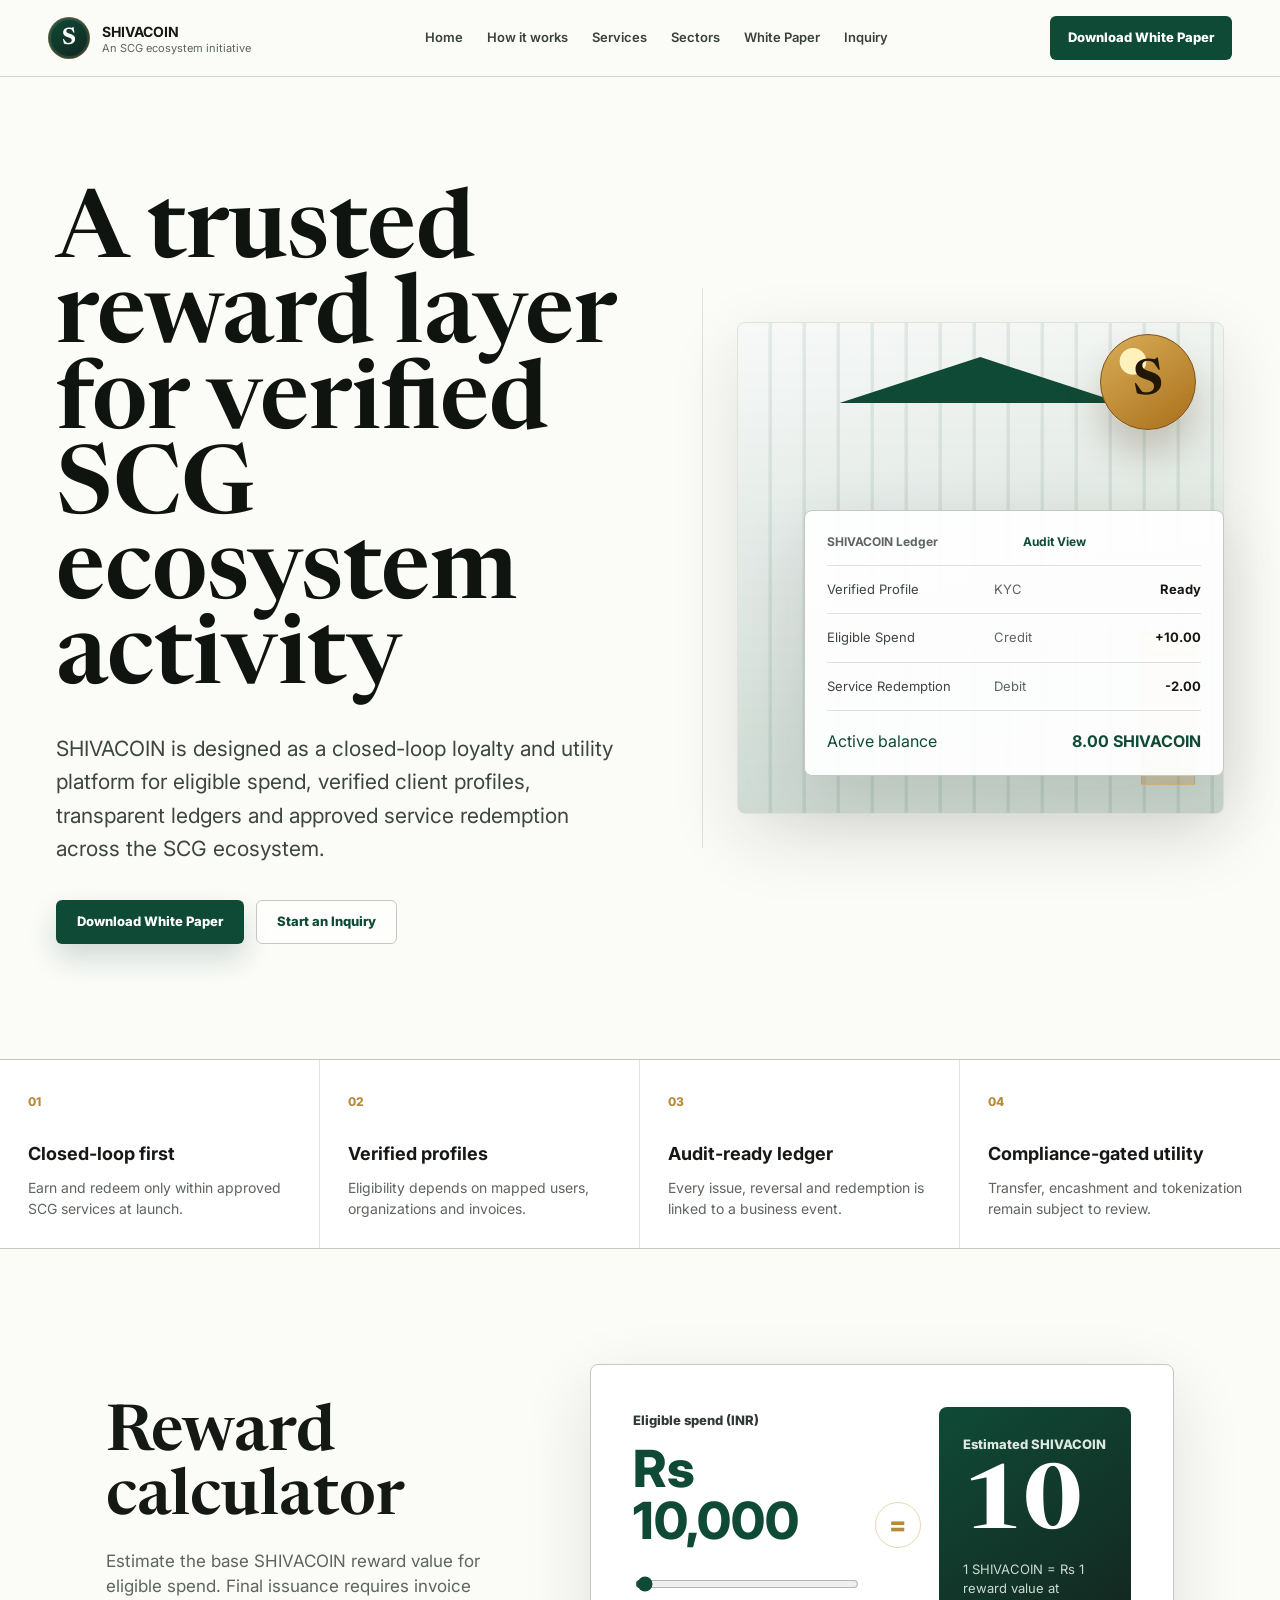
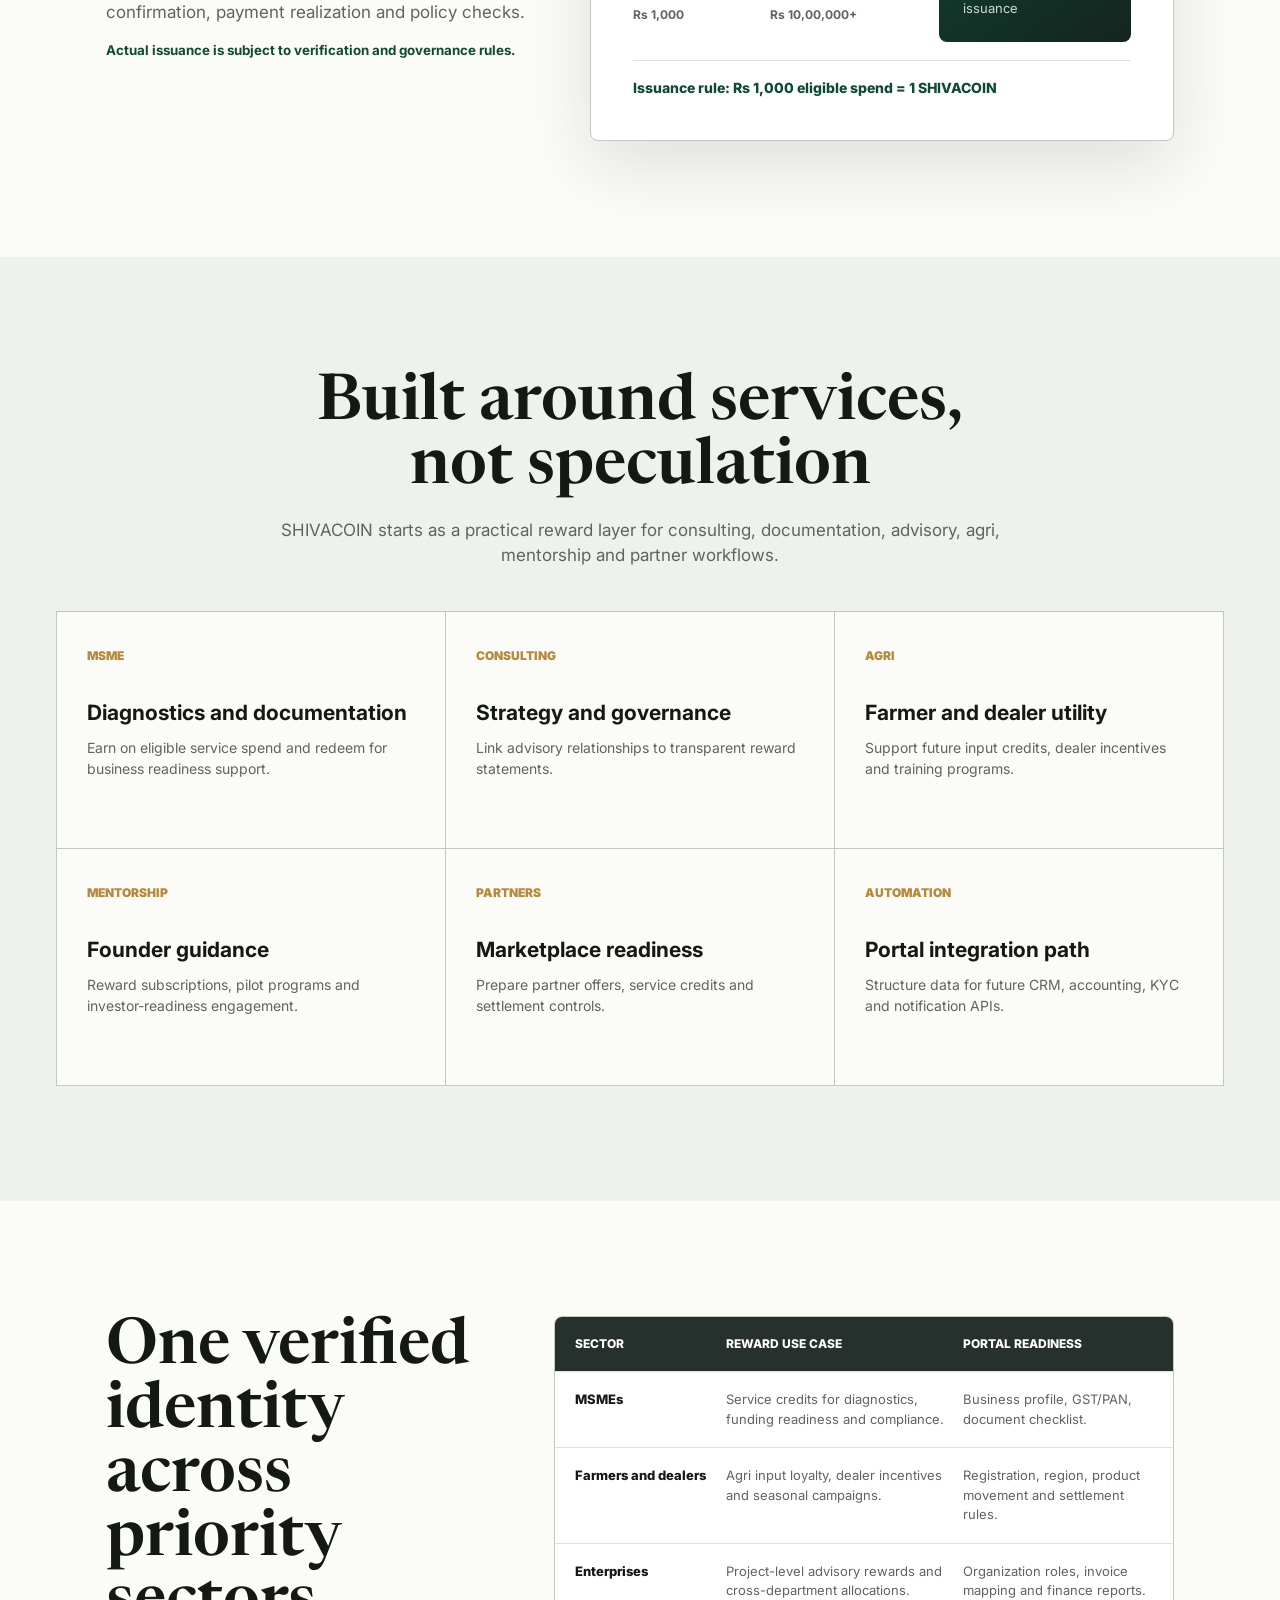
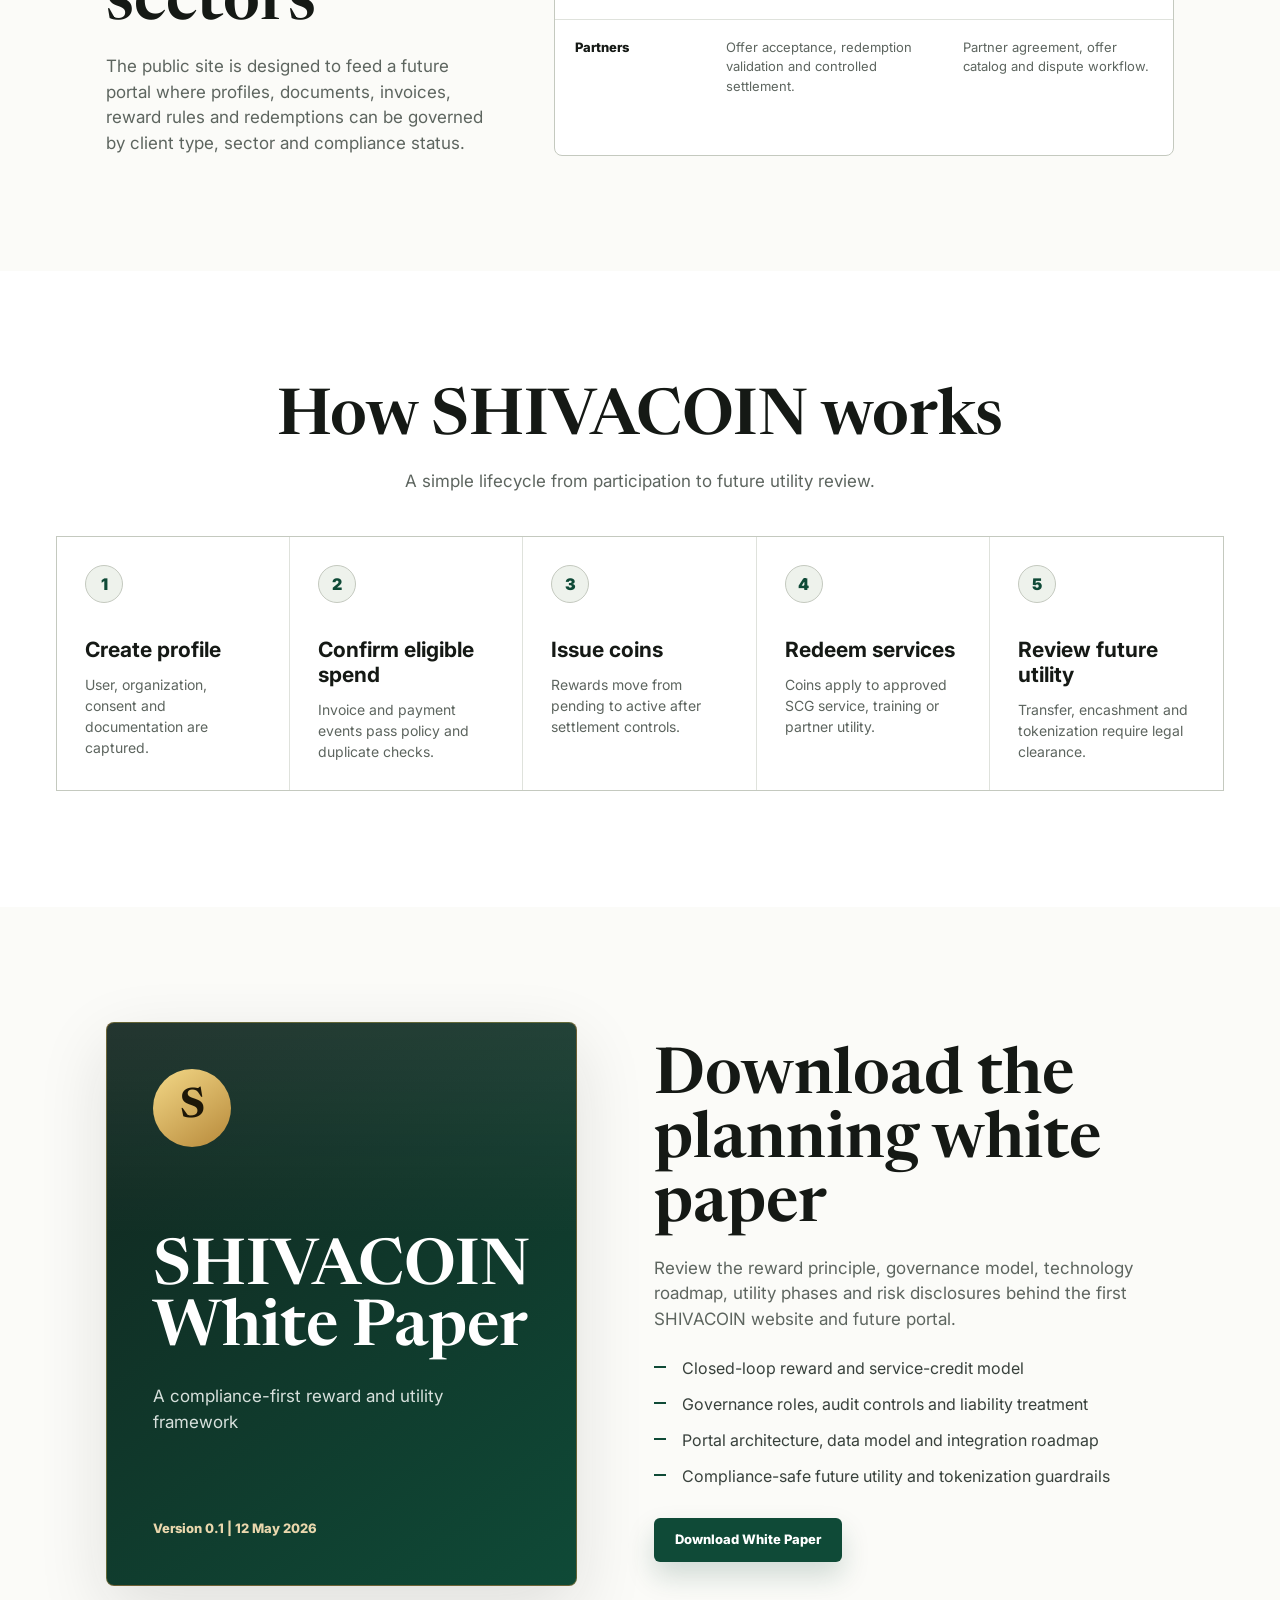
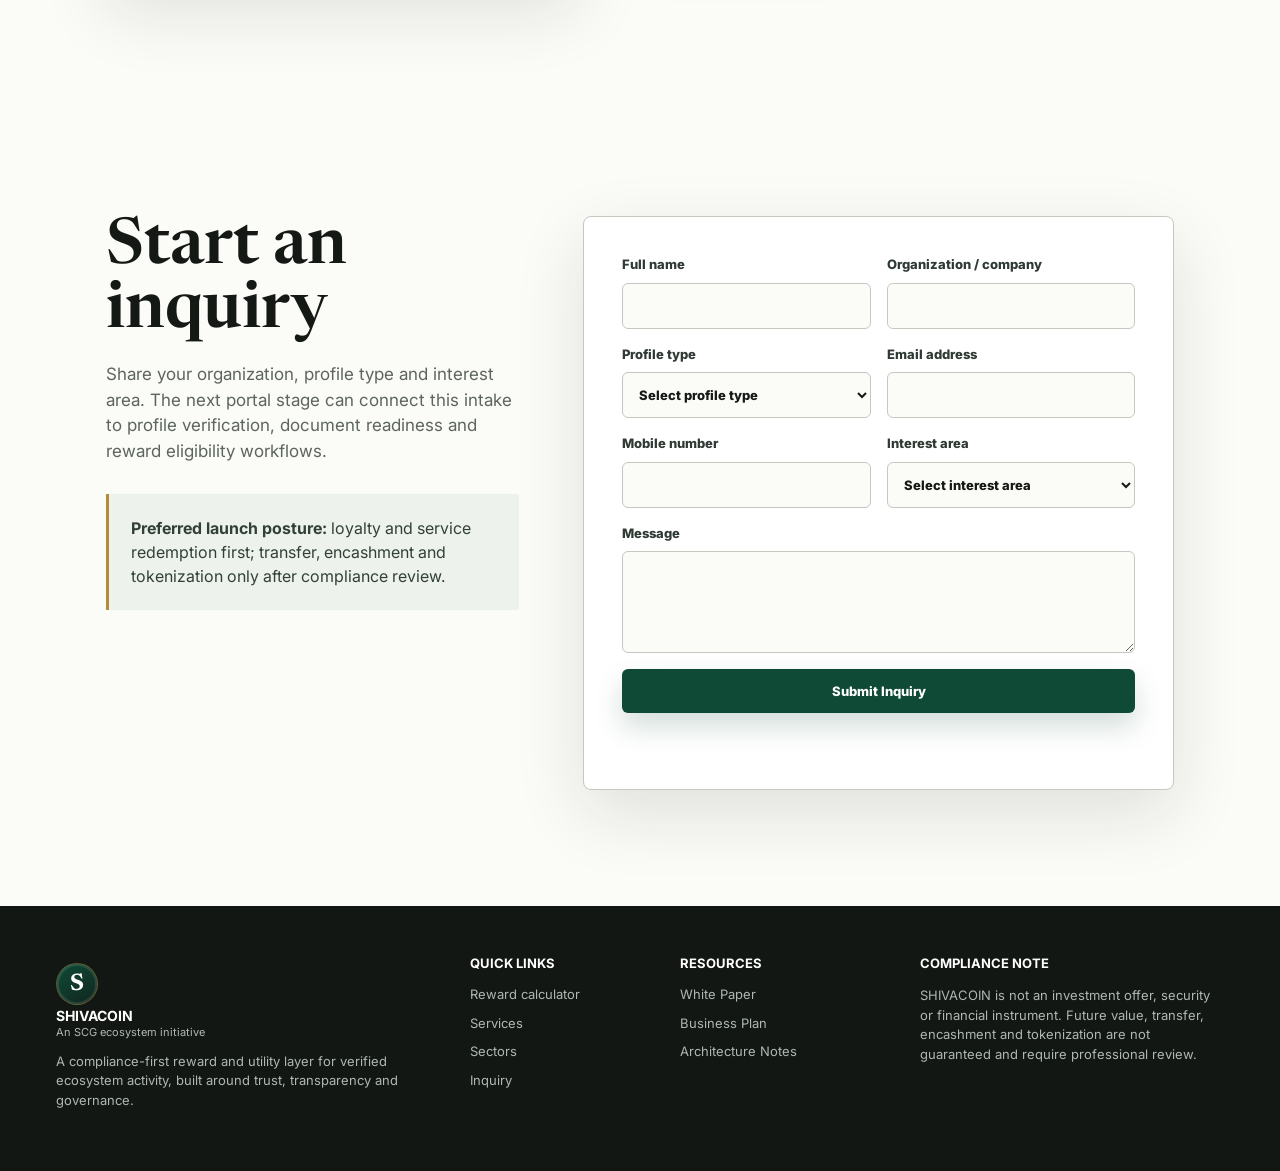
==== shivacoin/index.html @ 2a01e83c "Add demo gallery with embedded SHIVACOIN site" ====
<!doctype html>
<html lang="en">
  <head>
    <meta charset="utf-8" />
    <meta name="viewport" content="width=device-width, initial-scale=1" />
    <meta
      name="description"
      content="SHIVACOIN is a compliance-first reward and utility layer for verified SCG ecosystem activity."
    />
    <title>SHIVACOIN | SCG Ecosystem Rewards</title>
    <link rel="preconnect" href="https://fonts.googleapis.com" />
    <link rel="preconnect" href="https://fonts.gstatic.com" crossorigin />
    <link
      href="https://fonts.googleapis.com/css2?family=Inter:wght@400;500;600;700;800&family=Newsreader:opsz,wght@6..72,500;6..72,600;6..72,700&display=swap"
      rel="stylesheet"
    />
    <link rel="stylesheet" href="./styles.css" />
  </head>
  <body>
    <header class="site-header">
      <a class="brand" href="#home" aria-label="SHIVACOIN home">
        <span class="brand-mark">S</span>
        <span>
          <strong>SHIVACOIN</strong>
          <small>An SCG ecosystem initiative</small>
        </span>
      </a>
      <nav class="nav-links" aria-label="Primary navigation">
        <a href="#home">Home</a>
        <a href="#how">How it works</a>
        <a href="#services">Services</a>
        <a href="#sectors">Sectors</a>
        <a href="#white-paper">White Paper</a>
        <a href="#inquiry">Inquiry</a>
      </nav>
      <a class="header-cta" href="./docs/SHIVACOIN_White_Paper.md" download>
        Download White Paper
      </a>
    </header>

    <main id="home">
      <section class="hero section-pad">
        <div class="hero-copy">
          <h1>A trusted reward layer for verified SCG ecosystem activity</h1>
          <p>
            SHIVACOIN is designed as a closed-loop loyalty and utility platform
            for eligible spend, verified client profiles, transparent ledgers
            and approved service redemption across the SCG ecosystem.
          </p>
          <div class="hero-actions">
            <a class="button primary" href="./docs/SHIVACOIN_White_Paper.md" download>
              Download White Paper
            </a>
            <a class="button secondary" href="#inquiry">Start an Inquiry</a>
          </div>
        </div>
        <div class="hero-visual" aria-label="SHIVACOIN ledger preview">
          <div class="institution"></div>
          <div class="ledger-card">
            <div class="ledger-heading">
              <span>SHIVACOIN Ledger</span>
              <strong>Audit View</strong>
            </div>
            <div class="ledger-row">
              <span>Verified Profile</span>
              <span>KYC</span>
              <strong>Ready</strong>
            </div>
            <div class="ledger-row">
              <span>Eligible Spend</span>
              <span>Credit</span>
              <strong>+10.00</strong>
            </div>
            <div class="ledger-row">
              <span>Service Redemption</span>
              <span>Debit</span>
              <strong>-2.00</strong>
            </div>
            <div class="ledger-total">
              <span>Active balance</span>
              <strong>8.00 SHIVACOIN</strong>
            </div>
          </div>
          <div class="coin" aria-hidden="true">S</div>
        </div>
      </section>

      <section class="trust-strip" aria-label="Trust principles">
        <article>
          <span class="trust-icon">01</span>
          <h2>Closed-loop first</h2>
          <p>Earn and redeem only within approved SCG services at launch.</p>
        </article>
        <article>
          <span class="trust-icon">02</span>
          <h2>Verified profiles</h2>
          <p>Eligibility depends on mapped users, organizations and invoices.</p>
        </article>
        <article>
          <span class="trust-icon">03</span>
          <h2>Audit-ready ledger</h2>
          <p>Every issue, reversal and redemption is linked to a business event.</p>
        </article>
        <article>
          <span class="trust-icon">04</span>
          <h2>Compliance-gated utility</h2>
          <p>Transfer, encashment and tokenization remain subject to review.</p>
        </article>
      </section>

      <section class="calculator section-pad" id="calculator">
        <div class="section-intro align-left">
          <h2>Reward calculator</h2>
          <p>
            Estimate the base SHIVACOIN reward value for eligible spend. Final
            issuance requires invoice confirmation, payment realization and
            policy checks.
          </p>
          <small>Actual issuance is subject to verification and governance rules.</small>
        </div>
        <div class="calculator-panel">
          <div class="calc-input">
            <label for="spendRange">Eligible spend (INR)</label>
            <div class="amount" id="spendDisplay">Rs 10,000</div>
            <input
              id="spendRange"
              type="range"
              min="1000"
              max="1000000"
              step="1000"
              value="10000"
            />
            <div class="range-labels">
              <span>Rs 1,000</span>
              <span>Rs 10,00,000+</span>
            </div>
          </div>
          <div class="calc-equals" aria-hidden="true">=</div>
          <div class="calc-output">
            <span>Estimated SHIVACOIN</span>
            <strong id="coinOutput">10</strong>
            <em>1 SHIVACOIN = Rs 1 reward value at issuance</em>
          </div>
          <div class="rule-note">
            Issuance rule: Rs 1,000 eligible spend = 1 SHIVACOIN
          </div>
        </div>
      </section>

      <section class="audience section-pad" id="services">
        <div class="section-intro">
          <h2>Built around services, not speculation</h2>
          <p>
            SHIVACOIN starts as a practical reward layer for consulting,
            documentation, advisory, agri, mentorship and partner workflows.
          </p>
        </div>
        <div class="service-grid">
          <article>
            <span>MSME</span>
            <h3>Diagnostics and documentation</h3>
            <p>Earn on eligible service spend and redeem for business readiness support.</p>
          </article>
          <article>
            <span>Consulting</span>
            <h3>Strategy and governance</h3>
            <p>Link advisory relationships to transparent reward statements.</p>
          </article>
          <article>
            <span>Agri</span>
            <h3>Farmer and dealer utility</h3>
            <p>Support future input credits, dealer incentives and training programs.</p>
          </article>
          <article>
            <span>Mentorship</span>
            <h3>Founder guidance</h3>
            <p>Reward subscriptions, pilot programs and investor-readiness engagement.</p>
          </article>
          <article>
            <span>Partners</span>
            <h3>Marketplace readiness</h3>
            <p>Prepare partner offers, service credits and settlement controls.</p>
          </article>
          <article>
            <span>Automation</span>
            <h3>Portal integration path</h3>
            <p>Structure data for future CRM, accounting, KYC and notification APIs.</p>
          </article>
        </div>
      </section>

      <section class="sectors section-pad" id="sectors">
        <div class="sector-copy">
          <h2>One verified identity across priority sectors</h2>
          <p>
            The public site is designed to feed a future portal where profiles,
            documents, invoices, reward rules and redemptions can be governed by
            client type, sector and compliance status.
          </p>
        </div>
        <div class="sector-table" role="table" aria-label="SHIVACOIN sector use cases">
          <div class="sector-row header" role="row">
            <span role="columnheader">Sector</span>
            <span role="columnheader">Reward use case</span>
            <span role="columnheader">Portal readiness</span>
          </div>
          <div class="sector-row" role="row">
            <span>MSMEs</span>
            <span>Service credits for diagnostics, funding readiness and compliance.</span>
            <span>Business profile, GST/PAN, document checklist.</span>
          </div>
          <div class="sector-row" role="row">
            <span>Farmers and dealers</span>
            <span>Agri input loyalty, dealer incentives and seasonal campaigns.</span>
            <span>Registration, region, product movement and settlement rules.</span>
          </div>
          <div class="sector-row" role="row">
            <span>Enterprises</span>
            <span>Project-level advisory rewards and cross-department allocations.</span>
            <span>Organization roles, invoice mapping and finance reports.</span>
          </div>
          <div class="sector-row" role="row">
            <span>Partners</span>
            <span>Offer acceptance, redemption validation and controlled settlement.</span>
            <span>Partner agreement, offer catalog and dispute workflow.</span>
          </div>
        </div>
      </section>

      <section class="workflow section-pad" id="how">
        <div class="section-intro">
          <h2>How SHIVACOIN works</h2>
          <p>A simple lifecycle from participation to future utility review.</p>
        </div>
        <ol class="timeline">
          <li>
            <span>1</span>
            <h3>Create profile</h3>
            <p>User, organization, consent and documentation are captured.</p>
          </li>
          <li>
            <span>2</span>
            <h3>Confirm eligible spend</h3>
            <p>Invoice and payment events pass policy and duplicate checks.</p>
          </li>
          <li>
            <span>3</span>
            <h3>Issue coins</h3>
            <p>Rewards move from pending to active after settlement controls.</p>
          </li>
          <li>
            <span>4</span>
            <h3>Redeem services</h3>
            <p>Coins apply to approved SCG service, training or partner utility.</p>
          </li>
          <li>
            <span>5</span>
            <h3>Review future utility</h3>
            <p>Transfer, encashment and tokenization require legal clearance.</p>
          </li>
        </ol>
      </section>

      <section class="white-paper section-pad" id="white-paper">
        <div class="paper-preview" aria-hidden="true">
          <div class="paper-mark">S</div>
          <h2>SHIVACOIN<br />White Paper</h2>
          <p>A compliance-first reward and utility framework</p>
          <span>Version 0.1 | 12 May 2026</span>
        </div>
        <div class="paper-copy">
          <h2>Download the planning white paper</h2>
          <p>
            Review the reward principle, governance model, technology roadmap,
            utility phases and risk disclosures behind the first SHIVACOIN
            website and future portal.
          </p>
          <ul>
            <li>Closed-loop reward and service-credit model</li>
            <li>Governance roles, audit controls and liability treatment</li>
            <li>Portal architecture, data model and integration roadmap</li>
            <li>Compliance-safe future utility and tokenization guardrails</li>
          </ul>
          <a class="button primary" href="./docs/SHIVACOIN_White_Paper.md" download>
            Download White Paper
          </a>
        </div>
      </section>

      <section class="inquiry section-pad" id="inquiry">
        <div class="inquiry-copy">
          <h2>Start an inquiry</h2>
          <p>
            Share your organization, profile type and interest area. The next
            portal stage can connect this intake to profile verification,
            document readiness and reward eligibility workflows.
          </p>
          <div class="contact-note">
            <strong>Preferred launch posture:</strong>
            loyalty and service redemption first; transfer, encashment and
            tokenization only after compliance review.
          </div>
        </div>
        <form class="inquiry-form" id="inquiryForm">
          <label>
            Full name
            <input name="name" autocomplete="name" required />
          </label>
          <label>
            Organization / company
            <input name="organization" autocomplete="organization" required />
          </label>
          <label>
            Profile type
            <select name="profileType" required>
              <option value="">Select profile type</option>
              <option>MSME client</option>
              <option>Enterprise client</option>
              <option>Farmer</option>
              <option>Dealer / distributor</option>
              <option>Startup / founder</option>
              <option>Partner merchant</option>
            </select>
          </label>
          <label>
            Email address
            <input name="email" type="email" autocomplete="email" required />
          </label>
          <label>
            Mobile number
            <input name="mobile" autocomplete="tel" />
          </label>
          <label>
            Interest area
            <select name="interest" required>
              <option value="">Select interest area</option>
              <option>Earn rewards on SCG services</option>
              <option>Redeem for advisory or documentation</option>
              <option>Partner onboarding</option>
              <option>Dealer or farmer program</option>
              <option>Future portal integration</option>
            </select>
          </label>
          <label class="wide">
            Message
            <textarea name="message" rows="4"></textarea>
          </label>
          <button class="button primary" type="submit">Submit Inquiry</button>
          <p class="form-status" id="formStatus" role="status"></p>
        </form>
      </section>
    </main>

    <footer class="site-footer">
      <div>
        <a class="brand footer-brand" href="#home" aria-label="SHIVACOIN home">
          <span class="brand-mark">S</span>
          <span>
            <strong>SHIVACOIN</strong>
            <small>An SCG ecosystem initiative</small>
          </span>
        </a>
        <p>
          A compliance-first reward and utility layer for verified ecosystem
          activity, built around trust, transparency and governance.
        </p>
      </div>
      <div>
        <h2>Quick links</h2>
        <a href="#calculator">Reward calculator</a>
        <a href="#services">Services</a>
        <a href="#sectors">Sectors</a>
        <a href="#inquiry">Inquiry</a>
      </div>
      <div>
        <h2>Resources</h2>
        <a href="./docs/SHIVACOIN_White_Paper.md" download>White Paper</a>
        <a href="./docs/SHIVACOIN_Business_Plan.md" download>Business Plan</a>
        <a href="./docs/SHIVACOIN_System_Architecture_and_DFD.md" download>
          Architecture Notes
        </a>
      </div>
      <div>
        <h2>Compliance note</h2>
        <p>
          SHIVACOIN is not an investment offer, security or financial
          instrument. Future value, transfer, encashment and tokenization are
          not guaranteed and require professional review.
        </p>
      </div>
    </footer>

    <script src="./app.js"></script>
  </body>
</html>
---- shivacoin/styles.css ----
:root {
  --bg: #fbfbf8;
  --paper: #ffffff;
  --ink: #151915;
  --muted: #5d655f;
  --line: #dfe2dc;
  --line-strong: #c4c9bf;
  --emerald: #0f4a37;
  --emerald-2: #1d6a4b;
  --gold: #b7893a;
  --gold-soft: #ead7ad;
  --slate: #26312d;
  --shadow: 0 24px 70px rgba(21, 25, 21, 0.12);
  --radius: 8px;
  --max: 1180px;
}

* {
  box-sizing: border-box;
}

html {
  scroll-behavior: smooth;
}

body {
  margin: 0;
  color: var(--ink);
  background: var(--bg);
  font-family: Inter, system-ui, -apple-system, BlinkMacSystemFont, "Segoe UI", sans-serif;
  line-height: 1.5;
}

a {
  color: inherit;
  text-decoration: none;
}

button,
input,
select,
textarea {
  font: inherit;
}

.site-header {
  position: sticky;
  top: 0;
  z-index: 20;
  display: flex;
  align-items: center;
  justify-content: space-between;
  gap: 22px;
  padding: 16px clamp(20px, 4vw, 48px);
  background: rgba(251, 251, 248, 0.92);
  border-bottom: 1px solid rgba(196, 201, 191, 0.75);
  backdrop-filter: blur(20px);
}

.brand {
  display: inline-flex;
  align-items: center;
  gap: 12px;
  min-width: 214px;
}

.brand-mark {
  display: grid;
  width: 42px;
  height: 42px;
  place-items: center;
  color: #fff;
  background: linear-gradient(145deg, var(--emerald), #11251e);
  border: 1px solid rgba(183, 137, 58, 0.45);
  border-radius: 50%;
  box-shadow: inset 0 0 0 2px rgba(255, 255, 255, 0.1);
  font-family: Newsreader, Georgia, serif;
  font-size: 24px;
  font-weight: 700;
}

.brand strong {
  display: block;
  color: var(--ink);
  font-size: 14px;
  letter-spacing: 0;
}

.brand small {
  display: block;
  color: var(--muted);
  font-size: 11px;
  line-height: 1.2;
}

.nav-links {
  display: flex;
  align-items: center;
  justify-content: center;
  gap: clamp(12px, 2vw, 24px);
  color: #38413c;
  font-size: 13px;
  font-weight: 600;
}

.nav-links a {
  padding: 7px 0;
  border-bottom: 1px solid transparent;
}

.nav-links a:hover,
.nav-links a:focus-visible {
  color: var(--emerald);
  border-color: var(--gold);
}

.header-cta,
.button {
  display: inline-flex;
  min-height: 44px;
  align-items: center;
  justify-content: center;
  border-radius: 6px;
  font-size: 13px;
  font-weight: 800;
}

.header-cta {
  padding: 0 18px;
  color: #fff;
  background: var(--emerald);
}

.button {
  padding: 0 20px;
  border: 1px solid transparent;
  cursor: pointer;
}

.button.primary {
  color: #fff;
  background: var(--emerald);
  box-shadow: 0 14px 28px rgba(15, 74, 55, 0.18);
}

.button.secondary {
  color: var(--emerald);
  background: rgba(255, 255, 255, 0.78);
  border-color: var(--line-strong);
}

.button:hover,
.button:focus-visible,
.header-cta:hover,
.header-cta:focus-visible {
  transform: translateY(-1px);
}

.section-pad {
  padding: clamp(64px, 9vw, 118px) clamp(20px, 5vw, 56px);
}

.hero {
  display: grid;
  grid-template-columns: minmax(0, 0.98fr) minmax(380px, 0.9fr);
  gap: clamp(34px, 6vw, 86px);
  min-height: calc(100vh - 75px);
  max-width: 1280px;
  margin: 0 auto;
  align-items: center;
}

.hero-copy h1 {
  max-width: 780px;
  margin: 0;
  color: #101411;
  font-family: Newsreader, Georgia, serif;
  font-size: clamp(48px, 7.4vw, 96px);
  font-weight: 600;
  line-height: 0.9;
}

.hero-copy p {
  max-width: 670px;
  margin: 28px 0 0;
  color: #3c463f;
  font-size: clamp(17px, 1.7vw, 21px);
  line-height: 1.6;
}

.hero-actions {
  display: flex;
  flex-wrap: wrap;
  gap: 12px;
  margin-top: 34px;
}

.hero-visual {
  position: relative;
  min-height: 560px;
  border-left: 1px solid var(--line);
}

.institution {
  position: absolute;
  inset: 34px 0 34px 34px;
  background:
    linear-gradient(180deg, rgba(15, 74, 55, 0.03), rgba(15, 74, 55, 0.17)),
    repeating-linear-gradient(90deg, transparent 0 30px, rgba(15, 74, 55, 0.09) 31px 34px),
    linear-gradient(145deg, #fff, #eef2eb);
  border: 1px solid var(--line);
  border-radius: var(--radius);
  box-shadow: var(--shadow);
}

.institution::before {
  content: "";
  position: absolute;
  top: 34px;
  left: 50%;
  width: 58%;
  height: 46px;
  transform: translateX(-50%);
  background: var(--emerald);
  clip-path: polygon(50% 0, 100% 100%, 0 100%);
}

.institution::after {
  content: "";
  position: absolute;
  right: 28px;
  bottom: 28px;
  width: 52px;
  height: 150px;
  background: linear-gradient(180deg, var(--gold-soft), rgba(183, 137, 58, 0.28));
  border: 1px solid rgba(183, 137, 58, 0.35);
}

.ledger-card {
  position: absolute;
  right: 0;
  bottom: 72px;
  width: min(420px, 92%);
  padding: 22px;
  background: rgba(255, 255, 255, 0.94);
  border: 1px solid var(--line-strong);
  border-radius: var(--radius);
  box-shadow: var(--shadow);
}

.ledger-heading,
.ledger-row,
.ledger-total {
  display: grid;
  grid-template-columns: 1.2fr 0.7fr 0.8fr;
  align-items: center;
  gap: 10px;
}

.ledger-heading {
  padding-bottom: 14px;
  border-bottom: 1px solid var(--line);
  color: var(--muted);
  font-size: 12px;
  font-weight: 700;
}

.ledger-heading strong {
  color: var(--emerald);
  text-align: right;
}

.ledger-row {
  padding: 14px 0;
  border-bottom: 1px solid var(--line);
  color: #3d463f;
  font-size: 13px;
}

.ledger-row span:nth-child(2) {
  color: var(--muted);
}

.ledger-row strong {
  color: var(--ink);
  text-align: right;
}

.ledger-total {
  grid-template-columns: 1fr 1fr;
  padding-top: 18px;
  color: var(--emerald);
}

.ledger-total strong {
  text-align: right;
}

.coin {
  position: absolute;
  top: 46px;
  right: 28px;
  display: grid;
  width: 96px;
  height: 96px;
  place-items: center;
  color: #201706;
  background:
    radial-gradient(circle at 34% 28%, #fff1bb 0 14%, transparent 15%),
    linear-gradient(145deg, #d9ad57, #a96f1b);
  border: 1px solid #7d5317;
  border-radius: 50%;
  box-shadow: 0 24px 36px rgba(77, 57, 20, 0.24);
  font-family: Newsreader, Georgia, serif;
  font-size: 50px;
  font-weight: 700;
}

.trust-strip {
  display: grid;
  grid-template-columns: repeat(4, 1fr);
  border-top: 1px solid var(--line-strong);
  border-bottom: 1px solid var(--line-strong);
  background: var(--paper);
}

.trust-strip article {
  min-height: 188px;
  padding: 28px;
  border-right: 1px solid var(--line);
}

.trust-strip article:last-child {
  border-right: 0;
}

.trust-icon {
  color: var(--gold);
  font-size: 12px;
  font-weight: 800;
}

.trust-strip h2,
.trust-strip p {
  margin: 0;
}

.trust-strip h2 {
  margin-top: 28px;
  font-size: 18px;
}

.trust-strip p {
  margin-top: 10px;
  color: var(--muted);
  font-size: 14px;
}

.section-intro {
  max-width: 760px;
  margin: 0 auto 42px;
  text-align: center;
}

.section-intro.align-left {
  margin-left: 0;
  text-align: left;
}

.section-intro h2,
.sector-copy h2,
.paper-copy h2,
.inquiry-copy h2 {
  margin: 0;
  font-family: Newsreader, Georgia, serif;
  font-size: clamp(38px, 5vw, 64px);
  font-weight: 600;
  line-height: 1;
}

.section-intro p,
.sector-copy p,
.paper-copy p,
.inquiry-copy p {
  margin: 18px 0 0;
  color: var(--muted);
  font-size: 17px;
}

.section-intro small {
  display: block;
  margin-top: 16px;
  color: var(--emerald);
  font-weight: 700;
}

.calculator {
  display: grid;
  grid-template-columns: 0.72fr 1fr;
  gap: clamp(30px, 5vw, 72px);
  max-width: var(--max);
  margin: 0 auto;
  align-items: center;
}

.calculator-panel {
  display: grid;
  grid-template-columns: 1fr 46px 0.86fr;
  gap: 18px;
  padding: clamp(24px, 4vw, 42px);
  background: var(--paper);
  border: 1px solid var(--line-strong);
  border-radius: var(--radius);
  box-shadow: var(--shadow);
}

.calc-input label,
.calc-output span,
.inquiry-form label {
  color: #303a34;
  font-size: 13px;
  font-weight: 800;
}

.amount {
  margin-top: 12px;
  color: var(--emerald);
  font-size: clamp(32px, 4vw, 52px);
  font-weight: 800;
  line-height: 1;
}

input[type="range"] {
  width: 100%;
  margin-top: 30px;
  accent-color: var(--emerald);
}

.range-labels {
  display: flex;
  justify-content: space-between;
  margin-top: 8px;
  color: var(--muted);
  font-size: 12px;
  font-weight: 700;
}

.calc-equals {
  display: grid;
  width: 46px;
  height: 46px;
  place-items: center;
  align-self: center;
  color: var(--gold);
  border: 1px solid var(--gold-soft);
  border-radius: 50%;
  font-size: 26px;
  font-weight: 800;
}

.calc-output {
  padding: 24px;
  color: #fff;
  background: linear-gradient(145deg, var(--emerald), #14251f);
  border-radius: var(--radius);
}

.calc-output span {
  color: #dce8e1;
}

.calc-output strong {
  display: block;
  margin: 12px 0;
  font-family: Newsreader, Georgia, serif;
  font-size: clamp(62px, 7vw, 96px);
  line-height: 0.9;
}

.calc-output em {
  display: block;
  color: #cddad2;
  font-size: 13px;
  font-style: normal;
}

.rule-note {
  grid-column: 1 / -1;
  padding-top: 16px;
  color: var(--emerald);
  border-top: 1px solid var(--line);
  font-size: 14px;
  font-weight: 800;
}

.audience {
  background: #eef2ec;
}

.service-grid {
  display: grid;
  grid-template-columns: repeat(3, 1fr);
  gap: 1px;
  max-width: var(--max);
  margin: 0 auto;
  background: var(--line-strong);
  border: 1px solid var(--line-strong);
}

.service-grid article {
  min-height: 236px;
  padding: 30px;
  background: #fbfbf8;
}

.service-grid span {
  color: var(--gold);
  font-size: 12px;
  font-weight: 900;
  text-transform: uppercase;
}

.service-grid h3,
.timeline h3 {
  margin: 34px 0 0;
  font-size: 21px;
  line-height: 1.2;
}

.service-grid p,
.timeline p {
  margin: 12px 0 0;
  color: var(--muted);
  font-size: 14px;
}

.sectors {
  display: grid;
  grid-template-columns: 0.62fr 1fr;
  gap: clamp(32px, 5vw, 72px);
  max-width: var(--max);
  margin: 0 auto;
}

.sector-table {
  background: var(--paper);
  border: 1px solid var(--line-strong);
  border-radius: var(--radius);
  overflow: hidden;
}

.sector-row {
  display: grid;
  grid-template-columns: 0.7fr 1.15fr 1fr;
  gap: 18px;
  padding: 18px 20px;
  border-bottom: 1px solid var(--line);
  color: var(--muted);
  font-size: 13px;
}

.sector-row:last-child {
  border-bottom: 0;
}

.sector-row span:first-child {
  color: var(--ink);
  font-weight: 800;
}

.sector-row.header {
  color: #fff;
  background: var(--slate);
  font-size: 12px;
  font-weight: 800;
  text-transform: uppercase;
}

.sector-row.header span {
  color: #fff;
}

.workflow {
  background: var(--paper);
}

.timeline {
  display: grid;
  grid-template-columns: repeat(5, 1fr);
  gap: 0;
  max-width: var(--max);
  margin: 0 auto;
  padding: 0;
  list-style: none;
  border: 1px solid var(--line-strong);
}

.timeline li {
  min-height: 250px;
  padding: 28px;
  border-right: 1px solid var(--line);
}

.timeline li:last-child {
  border-right: 0;
}

.timeline span {
  display: grid;
  width: 38px;
  height: 38px;
  place-items: center;
  color: var(--emerald);
  background: #eef2ec;
  border: 1px solid var(--line-strong);
  border-radius: 50%;
  font-weight: 900;
}

.white-paper {
  display: grid;
  grid-template-columns: 0.72fr 1fr;
  gap: clamp(34px, 6vw, 84px);
  max-width: var(--max);
  margin: 0 auto;
  align-items: center;
}

.paper-preview {
  min-height: 520px;
  padding: 46px;
  color: #fff;
  background:
    linear-gradient(180deg, rgba(255, 255, 255, 0.08), transparent 38%),
    linear-gradient(145deg, #11251e, var(--emerald));
  border: 1px solid rgba(183, 137, 58, 0.5);
  border-radius: var(--radius);
  box-shadow: var(--shadow);
}

.paper-mark {
  display: grid;
  width: 78px;
  height: 78px;
  place-items: center;
  color: #1d1708;
  background: linear-gradient(145deg, #f3d887, var(--gold));
  border-radius: 50%;
  font-family: Newsreader, Georgia, serif;
  font-size: 42px;
  font-weight: 700;
}

.paper-preview h2 {
  margin: 92px 0 0;
  font-family: Newsreader, Georgia, serif;
  font-size: clamp(48px, 5vw, 72px);
  font-weight: 600;
  line-height: 0.95;
}

.paper-preview p {
  max-width: 330px;
  margin: 24px 0 0;
  color: #d7e0dc;
  font-size: 17px;
}

.paper-preview span {
  display: block;
  margin-top: 84px;
  color: var(--gold-soft);
  font-size: 13px;
  font-weight: 800;
}

.paper-copy ul {
  display: grid;
  gap: 12px;
  margin: 24px 0 30px;
  padding: 0;
  list-style: none;
}

.paper-copy li {
  padding-left: 28px;
  color: #38413c;
  background: linear-gradient(var(--emerald), var(--emerald)) left 10px / 12px 2px no-repeat;
}

.inquiry {
  display: grid;
  grid-template-columns: 0.7fr 1fr;
  gap: clamp(34px, 5vw, 72px);
  max-width: var(--max);
  margin: 0 auto;
}

.contact-note {
  margin-top: 30px;
  padding: 22px;
  color: #314038;
  background: #eef2ec;
  border-left: 3px solid var(--gold);
}

.inquiry-form {
  display: grid;
  grid-template-columns: 1fr 1fr;
  gap: 16px;
  padding: clamp(24px, 4vw, 38px);
  background: var(--paper);
  border: 1px solid var(--line-strong);
  border-radius: var(--radius);
  box-shadow: var(--shadow);
}

.inquiry-form label {
  display: grid;
  gap: 8px;
}

.inquiry-form .wide,
.inquiry-form button,
.form-status {
  grid-column: 1 / -1;
}

.inquiry-form input,
.inquiry-form select,
.inquiry-form textarea {
  width: 100%;
  min-height: 46px;
  padding: 11px 12px;
  color: var(--ink);
  background: #fbfbf8;
  border: 1px solid var(--line-strong);
  border-radius: 6px;
}

.inquiry-form textarea {
  resize: vertical;
}

.form-status {
  min-height: 22px;
  margin: 0;
  color: var(--emerald);
  font-size: 13px;
  font-weight: 800;
}

.site-footer {
  display: grid;
  grid-template-columns: 1.25fr 0.58fr 0.68fr 1fr;
  gap: 34px;
  padding: 48px clamp(20px, 5vw, 56px);
  color: #d8ded9;
  background: #121713;
}

.site-footer p,
.site-footer a {
  color: #aeb8b1;
  font-size: 13px;
}

.site-footer a {
  display: block;
  margin-top: 9px;
}

.site-footer h2 {
  margin: 0 0 12px;
  color: #fff;
  font-size: 13px;
  text-transform: uppercase;
}

.footer-brand strong {
  color: #fff;
}

.footer-brand small {
  color: #aeb8b1;
}

@media (max-width: 1060px) {
  .site-header {
    align-items: flex-start;
    flex-wrap: wrap;
  }

  .nav-links {
    order: 3;
    width: 100%;
    justify-content: flex-start;
    overflow-x: auto;
    padding-bottom: 2px;
  }

  .hero,
  .calculator,
  .sectors,
  .white-paper,
  .inquiry {
    grid-template-columns: 1fr;
  }

  .hero {
    min-height: auto;
  }

  .hero-visual {
    min-height: 480px;
  }

  .trust-strip,
  .service-grid {
    grid-template-columns: repeat(2, 1fr);
  }

  .timeline {
    grid-template-columns: 1fr;
  }

  .timeline li {
    min-height: 0;
    border-right: 0;
    border-bottom: 1px solid var(--line);
  }

  .timeline li:last-child {
    border-bottom: 0;
  }

  .site-footer {
    grid-template-columns: 1fr 1fr;
  }
}

@media (max-width: 720px) {
  .site-header {
    position: static;
  }

  .header-cta {
    width: 100%;
  }

  .hero-copy h1 {
    font-size: clamp(44px, 14vw, 62px);
  }

  .hero-visual {
    min-height: 390px;
    border-left: 0;
  }

  .institution {
    inset: 8px 0 28px;
  }

  .ledger-card {
    right: 10px;
    bottom: 24px;
  }

  .coin {
    top: 22px;
    right: 18px;
    width: 76px;
    height: 76px;
    font-size: 40px;
  }

  .trust-strip,
  .service-grid,
  .calculator-panel,
  .inquiry-form,
  .site-footer {
    grid-template-columns: 1fr;
  }

  .trust-strip article {
    border-right: 0;
    border-bottom: 1px solid var(--line);
  }

  .trust-strip article:last-child {
    border-bottom: 0;
  }

  .calc-equals {
    justify-self: center;
  }

  .sector-table {
    overflow: hidden;
  }

  .sector-row {
    display: grid;
    min-width: 0;
    grid-template-columns: 1fr;
    gap: 8px;
  }

  .sector-row.header {
    display: none;
  }

  .sector-row span::before {
    display: block;
    margin-bottom: 3px;
    color: var(--gold);
    font-size: 10px;
    font-weight: 900;
    text-transform: uppercase;
  }

  .sector-row span:nth-child(1)::before {
    content: "Sector";
  }

  .sector-row span:nth-child(2)::before {
    content: "Reward use case";
  }

  .sector-row span:nth-child(3)::before {
    content: "Portal readiness";
  }

  .paper-preview {
    min-height: 430px;
    padding: 32px;
  }
}
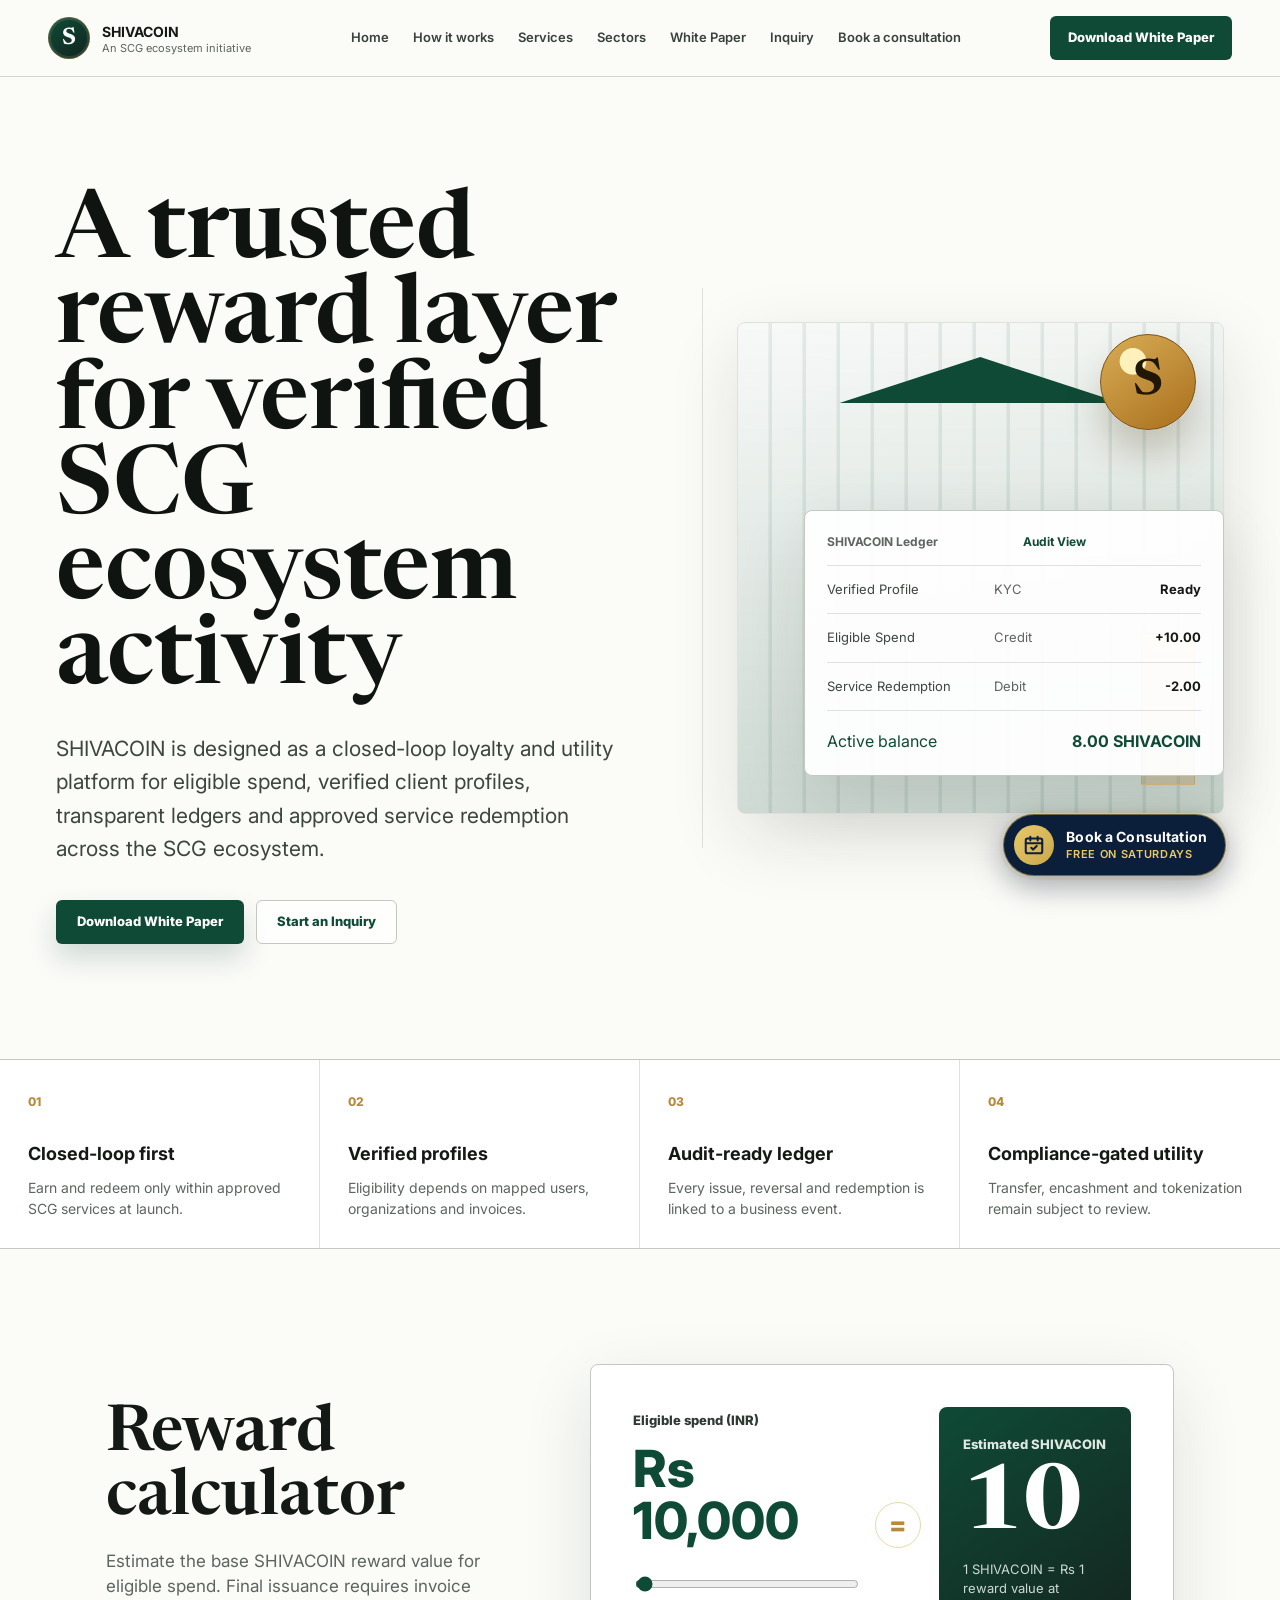
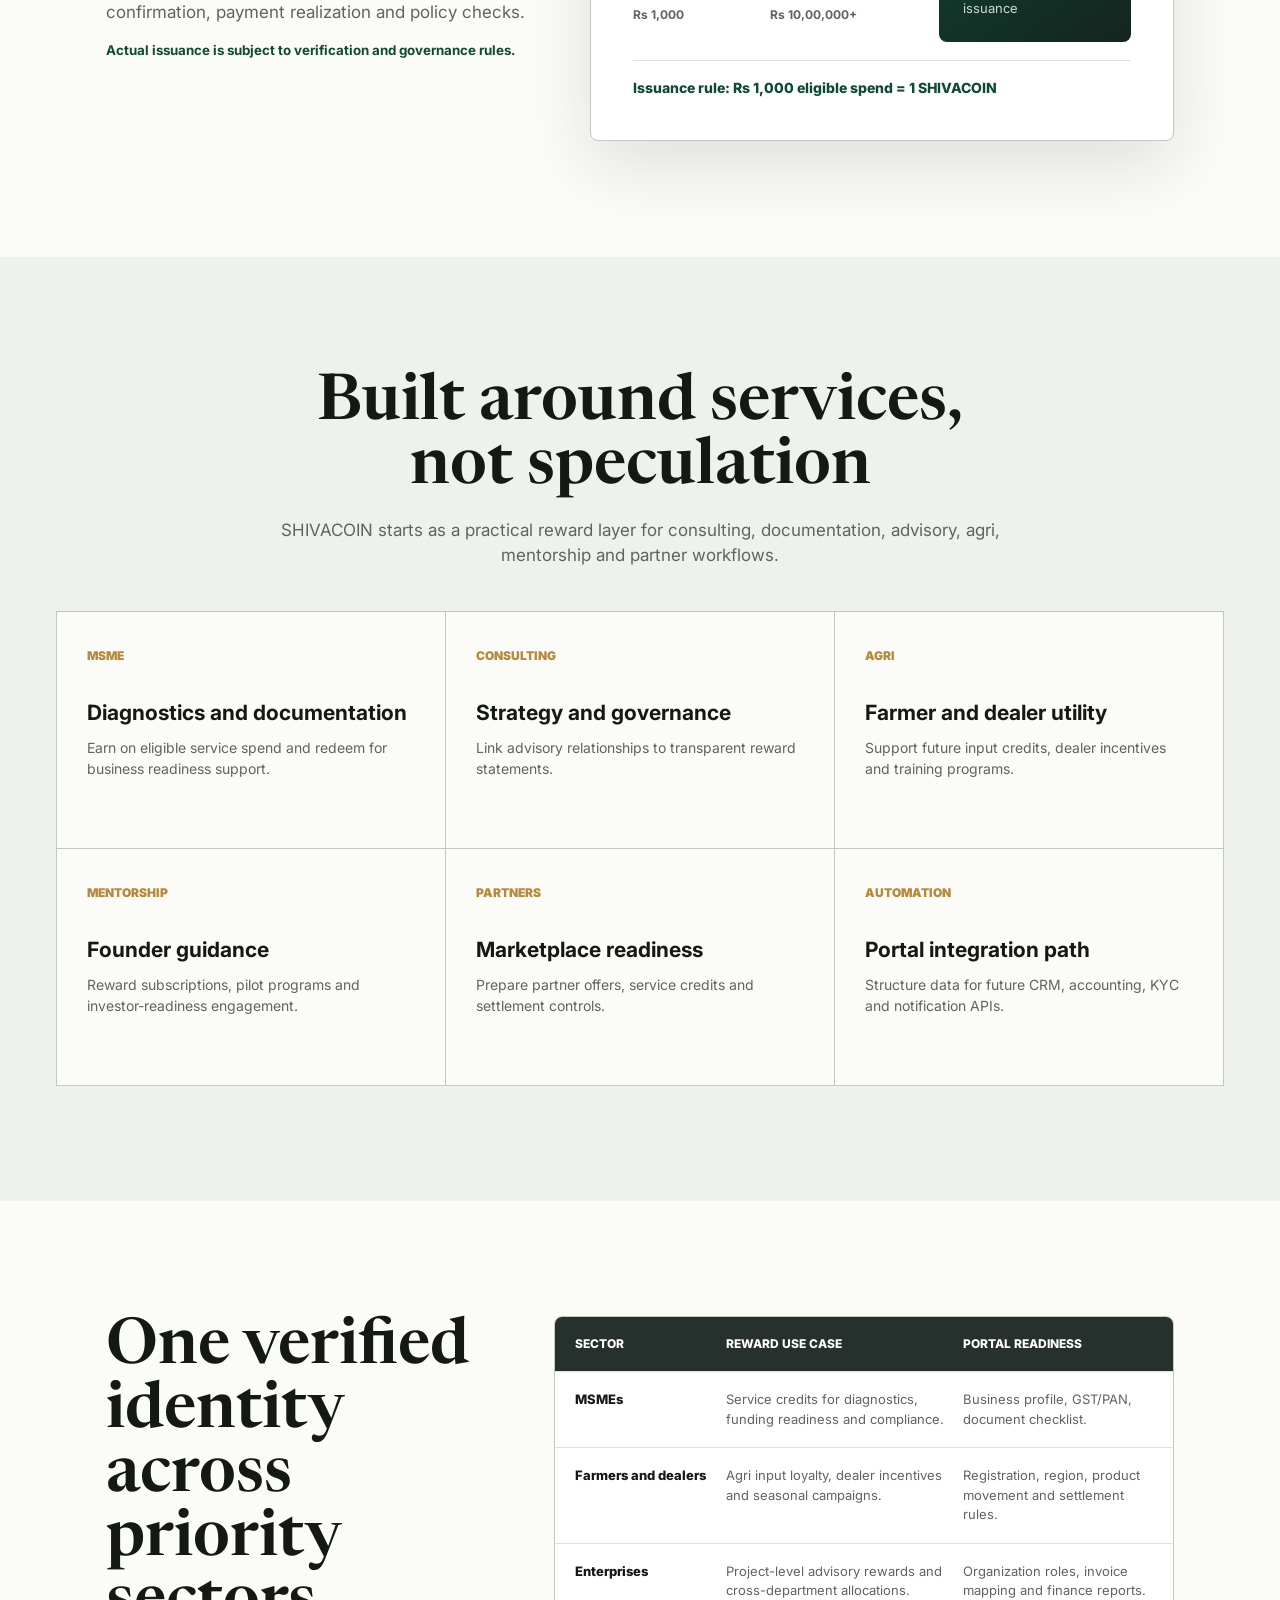
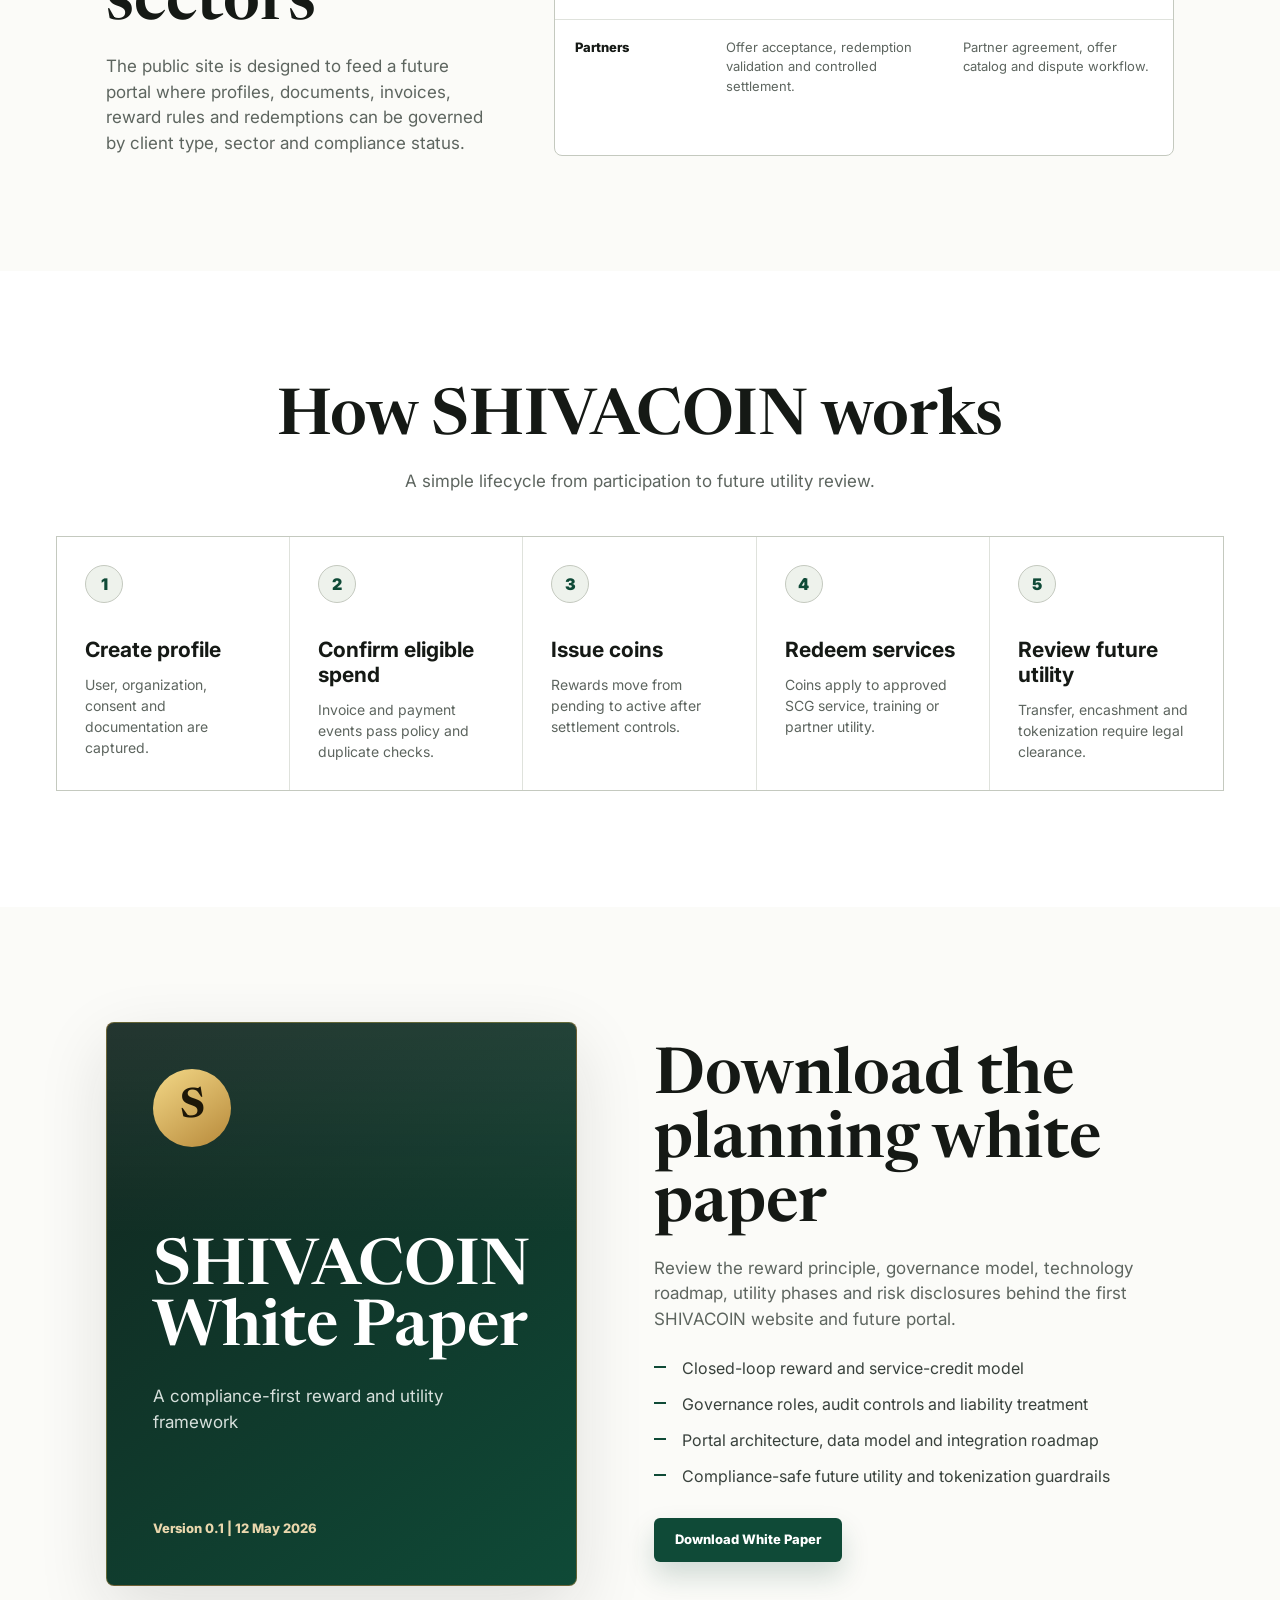
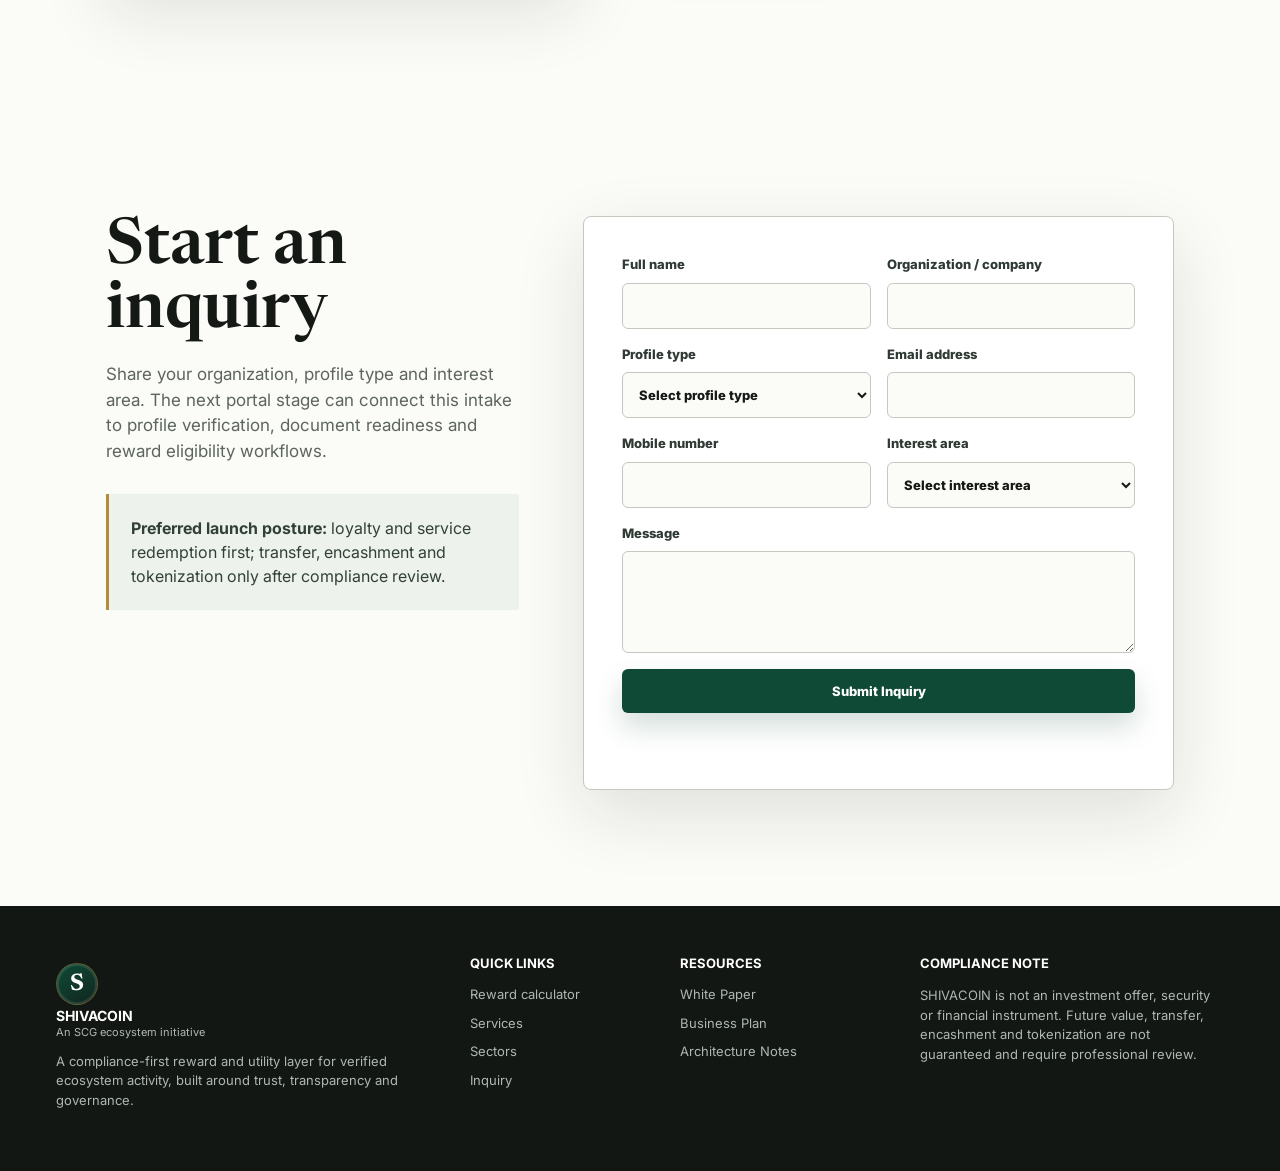
==== commit 629e100c: "Add Book a Consultation nav link and floating button to demo pages Co-Authored-By: Claude Fable 5.1 " ====
--- a/shivacoin/index.html
+++ b/shivacoin/index.html
@@ -32,6 +32,7 @@
         <a href="#sectors">Sectors</a>
         <a href="#white-paper">White Paper</a>
         <a href="#inquiry">Inquiry</a>
+        <a href="https://shivacsg.com/book?utm_source=shivacoin-demo&utm_medium=nav&utm_campaign=book-consultation">Book a consultation</a>
       </nav>
       <a class="header-cta" href="./docs/SHIVACOIN_White_Paper.md" download>
         Download White Paper
@@ -391,5 +392,6 @@
     </footer>
 
     <script src="./app.js"></script>
+    <script src="../scg-book-cta.js" defer data-source="shivacoin-demo"></script>
   </body>
 </html>
